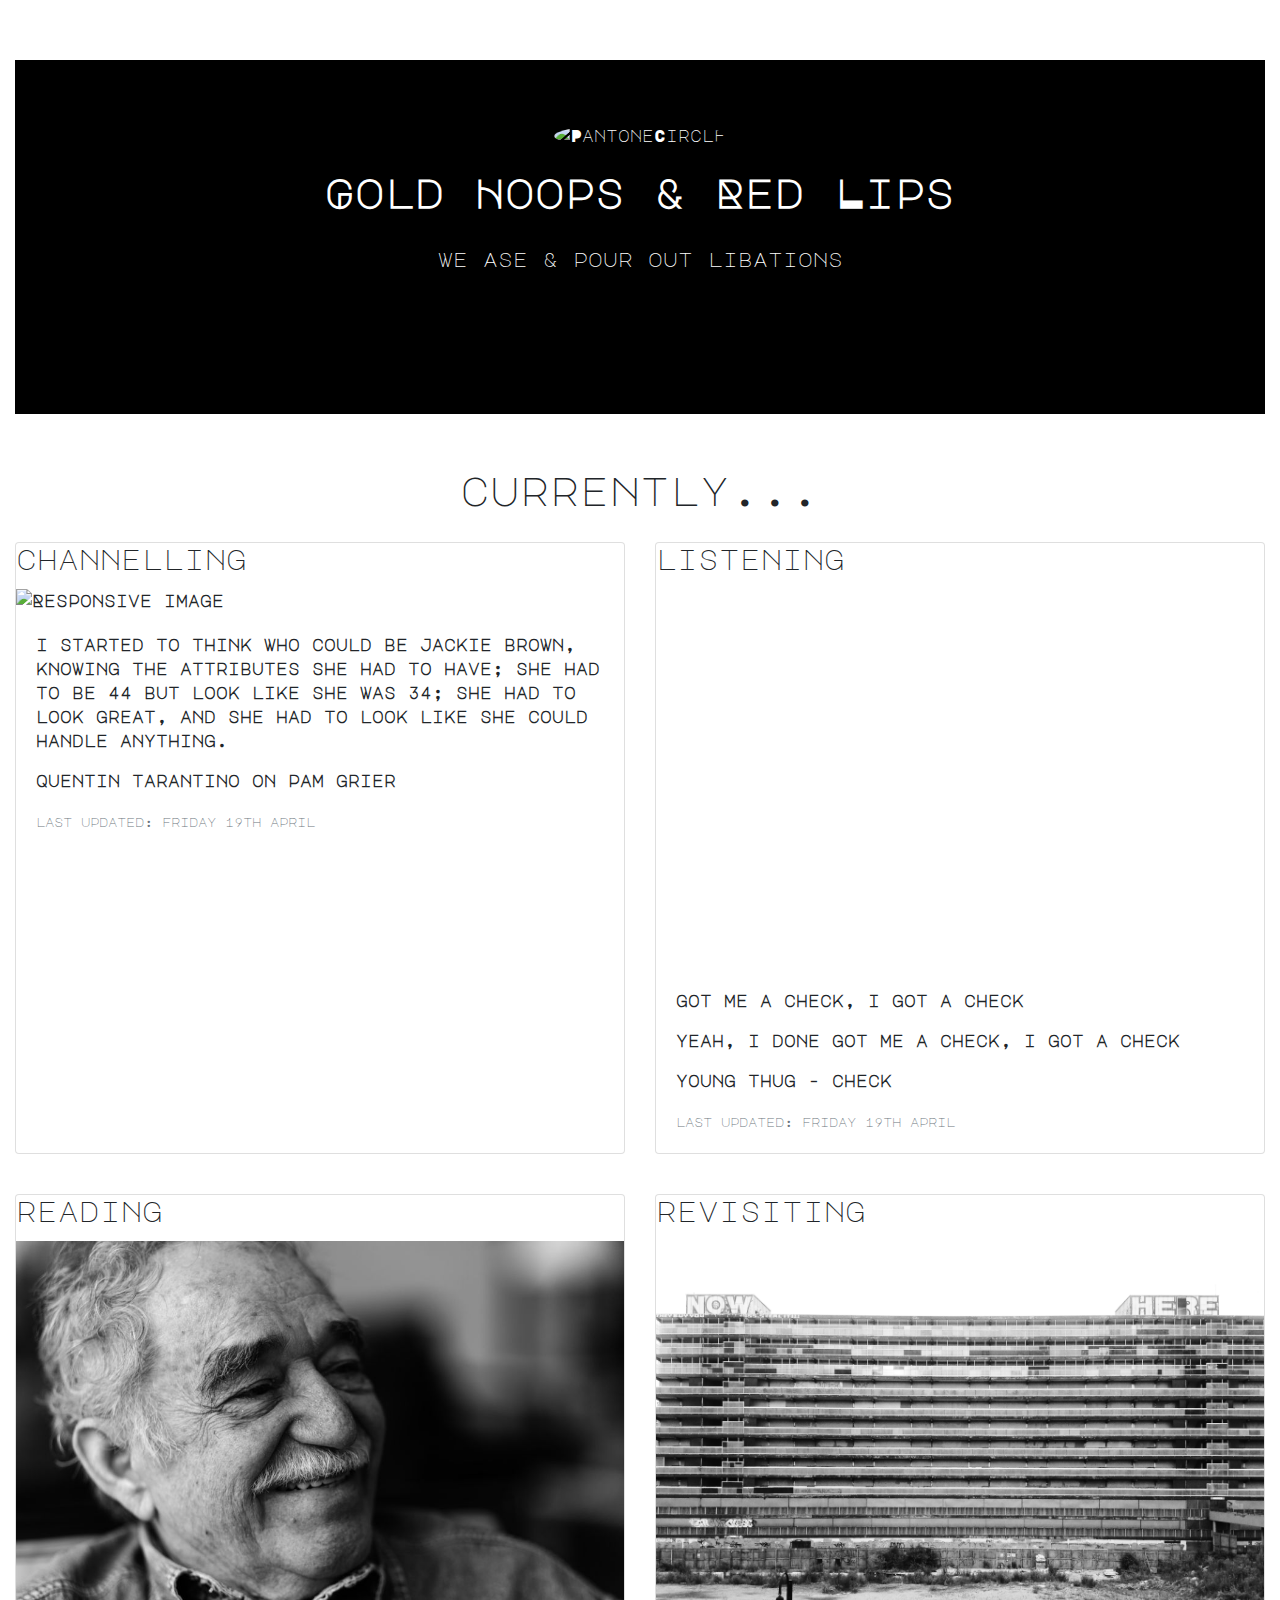
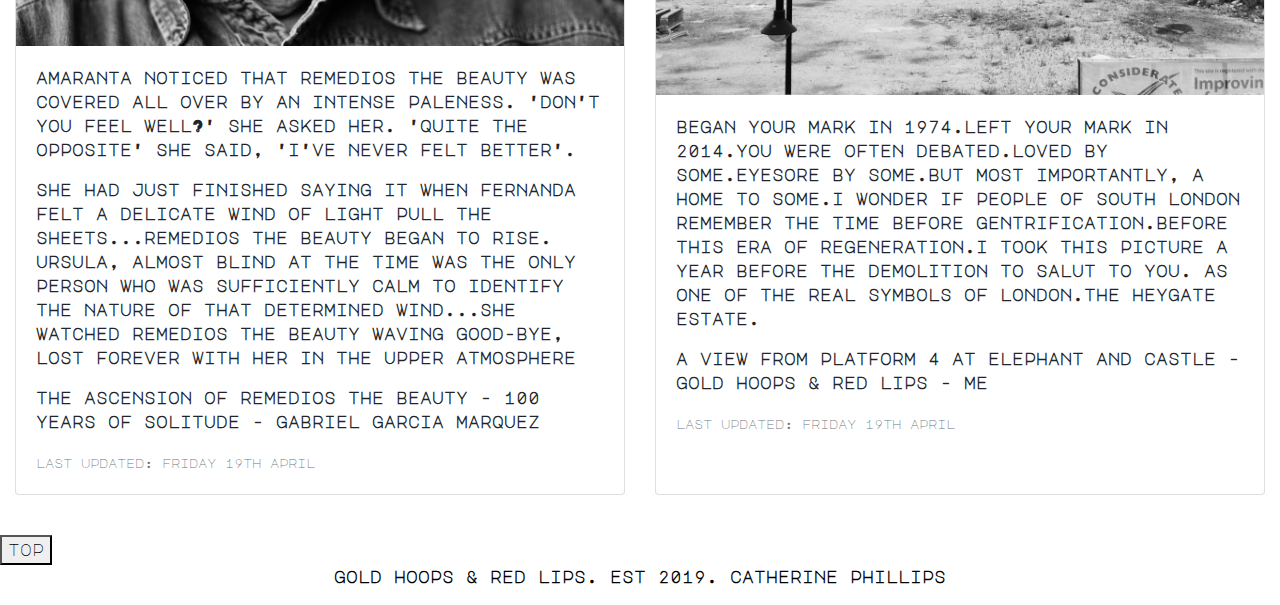
==== index.html @ 20c6dc8d "Create index.html" ====
<!DOCTYPE html>
<html>
  <head>
    <meta charset="utf-8">
    <meta name="viewport" content="width=device-width, initial-scale=1.0">

    <!--Bootstrap CORE CDN-->
    <link rel="stylesheet" href="https://stackpath.bootstrapcdn.com/bootstrap/4.3.1/css/bootstrap.min.css" integrity="sha384-ggOyR0iXCbMQv3Xipma34MD+dH/1fQ784/j6cY/iJTQUOhcWr7x9JvoRxT2MZw1T" crossorigin="anonymous">

    <!--Custom CSS to override Bootstrap CDN-->
    <link rel="stylesheet" type="text/css" href="css/GHRLstyles.css">

    <!--Custom Font from Google Fonts-->
    <link href="https://fonts.googleapis.com/css?family=Major+Mono+Display" rel="stylesheet">
    <link rel="stylesheet" href="https://use.fontawesome.com/releases/v5.8.1/css/all.css" integrity="sha384-50oBUHEmvpQ+1lW4y57PTFmhCaXp0ML5d60M1M7uH2+nqUivzIebhndOJK28anvf" crossorigin="anonymous">
    <title>Gold Hoops + Red Lips | Blog</title>
  </head>

  <body>

    <!--Fullscreen Overlay Navigation outside Bootstrap CSS-->
    <nav>
      <div id="GHRLnav" class="overlay">
        <a href="javascript: void(0)" class="closemenu" onclick="closeNav()"><i class="far fa-window-close"></i></a>
      <div class="overlay-content">
        <a href="./prose.html">prose+poem</a>
        <a href="./inspiration.html">inspiration</a>
        <a href="./bio.html">bio</a>
      </div>
      </div>

      <!--Button to open navigation menu-->
      <span onclick="openNav()"><i class="fas fa-bars"></i></span>
    </nav>

      <!--Container added to create a responsive website for all screen devices-->
      <div class="container-fluid">
      <div class="jumbotron jumbotron-fluid">
        <img src="images/Pantone485C.jpg" alt="PantoneCircle" id="pcircle">
        <h1><b>Gold Hoops & Red Lips<b></h1>
        <p class="lead">we ase & pour out libations</p>
        <!--Social Media icons from Font Awesome-->
        <i class="fab fa-instagram"></i>
        <i class="fab fa-twitter-square"></i>
        <i class="fab fa-facebook"></i>
        <i class="fab fa-snapchat-square"></i>
      </div>
      </div>

      <div class="container-fluid">
        <h1>currently...</h1>
      </div>

      <!--container for cards for content-->
      <div class="container-fluid">
      <div class="row">
      <div class="col-sm-12 col-md-12 col-lg-12">
        <div class="card-deck">

        <!--card one-->
          <div class="card">
            <h3 class="card-title">channelling</h3>
            <img src="images/pamgrier.jpg" class="img-fluid" alt="Responsive image">
          <div class="card-body">
            <p class="card-text">i started to think who could be jackie brown, knowing the attributes she had to have; she had to be 44 but look like she was 34; she had to look great, and she had to look like she could handle anything.</p>
            <p class="card-text">quentin tarantino on pam grier</p>
            <p class="card-text"><small class="text-muted">last updated: friday 19th april</small></p>
          </div>
          </div>
      <!--end of card one-->

      <!--card two-->
          <div class="card">
             <h3 class="card-title">listening</h3>
             <iframe frameborder="0" src="https://www.dailymotion.com/embed/video/x2llgvc" allowfullscreen=""></iframe>
          <div class="card-body">
             <p class="card-text">got me a check, i got a check</p>
             <p class="card-text">yeah, i done got me a check, i got a check</p>
             <p class="card-text">young thug - check</p>
             <p class="card-text"><small class="text-muted">last updated: friday 19th april</small></p>
          </div>
          </div>
      <!--end of card two-->

        </div>
     </div>
     </div>
     </div>


     <div class="container-fluid">
     <div class="row">
     <div class="col-sm-12 col-md-12 col-lg-12">
       <div class="card-deck">

       <!--card three-->
         <div class="card">
           <h3 class="card-title">reading</h3>
           <img src="images/ggm.jpg" class="img-fluid" alt="Responsive image">
         <div class="card-body">
           <p class="card-text">amaranta noticed that remedios the beauty was covered all over by an intense paleness. 'don't you feel well?' she asked her. 'quite the opposite' she said, 'i've never felt better'.</p>
           <p class="card-text">she had just finished saying it when fernanda felt a delicate wind of light pull the sheets...remedios the beauty began to rise. ursula, almost blind at the time was the only person who was sufficiently calm to identify the nature of that determined wind...she watched remedios the beauty waving good-bye, lost forever with her in the upper atmosphere</p>
           <p class="card-text">the ascension of remedios the beauty - 100 years of solitude - gabriel garcia marquez</p>
           <p class="card-text"><small class="text-muted">last updated: friday 19th april</small></p>
         </div>
         </div>
     <!--end of card three-->

     <!--card four-->
         <div class="card">
            <h3 class="card-title">revisiting</h3>
            <img src="images/heygateestate.jpg" class="img-fluid" alt="Responsive image">
         <div class="card-body">
            <p class="card-text">began your mark in 1974.left your mark in 2014.you were often debated.loved by some.eyesore by some.but most importantly, a home to some.i wonder if people of south london remember the time before gentrification.before this era of regeneration.i took this picture a year before the demolition to salut to you. as one of the real symbols of london.the heygate estate.</p>
            <p class="card-text">a view from platform 4 at elephant and castle - gold hoops & red lips - me </p>
            <p class="card-text"><small class="text-muted">last updated: friday 19th april</small></p>
         </div>
         </div>
     <!--end of card four-->

       </div>
    </div>
    </div>
    </div>
    <!--end of cards container-->

    <div>
      <button onclick="topFunction()" id="navBtn">top</button>
    </div>

    <!--fixed footer for bottom of page-->
    <div class="GHRLfooter">
      <p>gold hoops & red lips. est 2019. catherine phillips</p>
    </div>

    <!--JQuery CND-->
    <script src="http://code.jquery.com/jquery-3.4.0.min.js" integrity="sha256-BJeo0qm959uMBGb65z40ejJYGSgR7REI4+CW1fNKwOg="crossorigin="anonymous"></script>

    <!--Link to navigation script page-->
    <script src="js/navigation.js"></script>


    </body>
  </html>
---- css/GHRLstyles.css ----
body {
  font-family: 'Major Mono Display';
}

.jumbotron {
  background: #000000;
  text-align: center;
  color: white;
}

#pcircle {
  border-radius: 50%;
  width: 200px;
  height: 200px;
  animation-name: pulse_circle;
  animation-duration: 1000ms;
  transform-origin: 70% 70% 70% 70%;
  animation-iteration-count: 10;
  animation-timing-function: linear;
}

@keyframes pulse_circle {
  0% { transform: scale(1);}
  30% { transform: scale(1);}
  40% { transform: scale(1.08);}
  50% { transform: scale(1);}
  60% { transform: scale(1);}
  70% { transform: scale(1.05);}
  80% { transform: scale(1);}
  100% { transform: scale(1);}
}

h1{
  padding: 20px;
  text-align: center;
}

i {
  padding: 20px;
  font-size: 40px;

}

.overlay {
  height: 100%;
  width: 0;
  position: fixed;
  z-index: 1;
  left: 0;
  top: 0;
  background-color: rgb(0,0,0);
  background-color: rgb(0,0,0);
  overflow-x: hidden;
  transition: 0.5s;
}

.overlay-content {
  position: relative;
  top: 25%;
  width: 100%;
  text-align: center;
  margin-top: 30px;
}

.overlay a {
  font-family: 'Major Mono Display';
  padding: 8px;
  text-decoration: none;
  font-size: 36px;
  color: white;
  display: block;
  transition: 0.3s;
}

.overlay a:hover, .overlay a:focus {
  color: rgb(204,0,0);
}

.overlay .closeNav {
  position: absolute;
  top: 20px;
  right: 45px;
  font-size: 60px;
}

@media screen and (max-height: 450px) {
  .overlay a {font-size: 20px}
  .overlay .closeNav {
    font-size: 40px;
    top: 15px;
    right: 35px;

  }
}

i {
  padding: 20px;
  font-size: 40px;

}

.overlay i {
  padding: 10px;
  font-size: 40px;
}

.card-deck {
  margin-bottom: 40px;
}

.card-title h5{
  font-size: 60px;
}

#card-img {
  width: auto;
  height: auto;
}

iframe {
  width: auto;
  height: 380px;
}


.GHRLfooter {
  position: static;
  width: 100%;
  left: 0;
  bottom: 0;
  background-color: rgb(255,255,255);
  text-align: center;
  color: rgb(0,0,0);
  border-color: rgb(0,0,0);
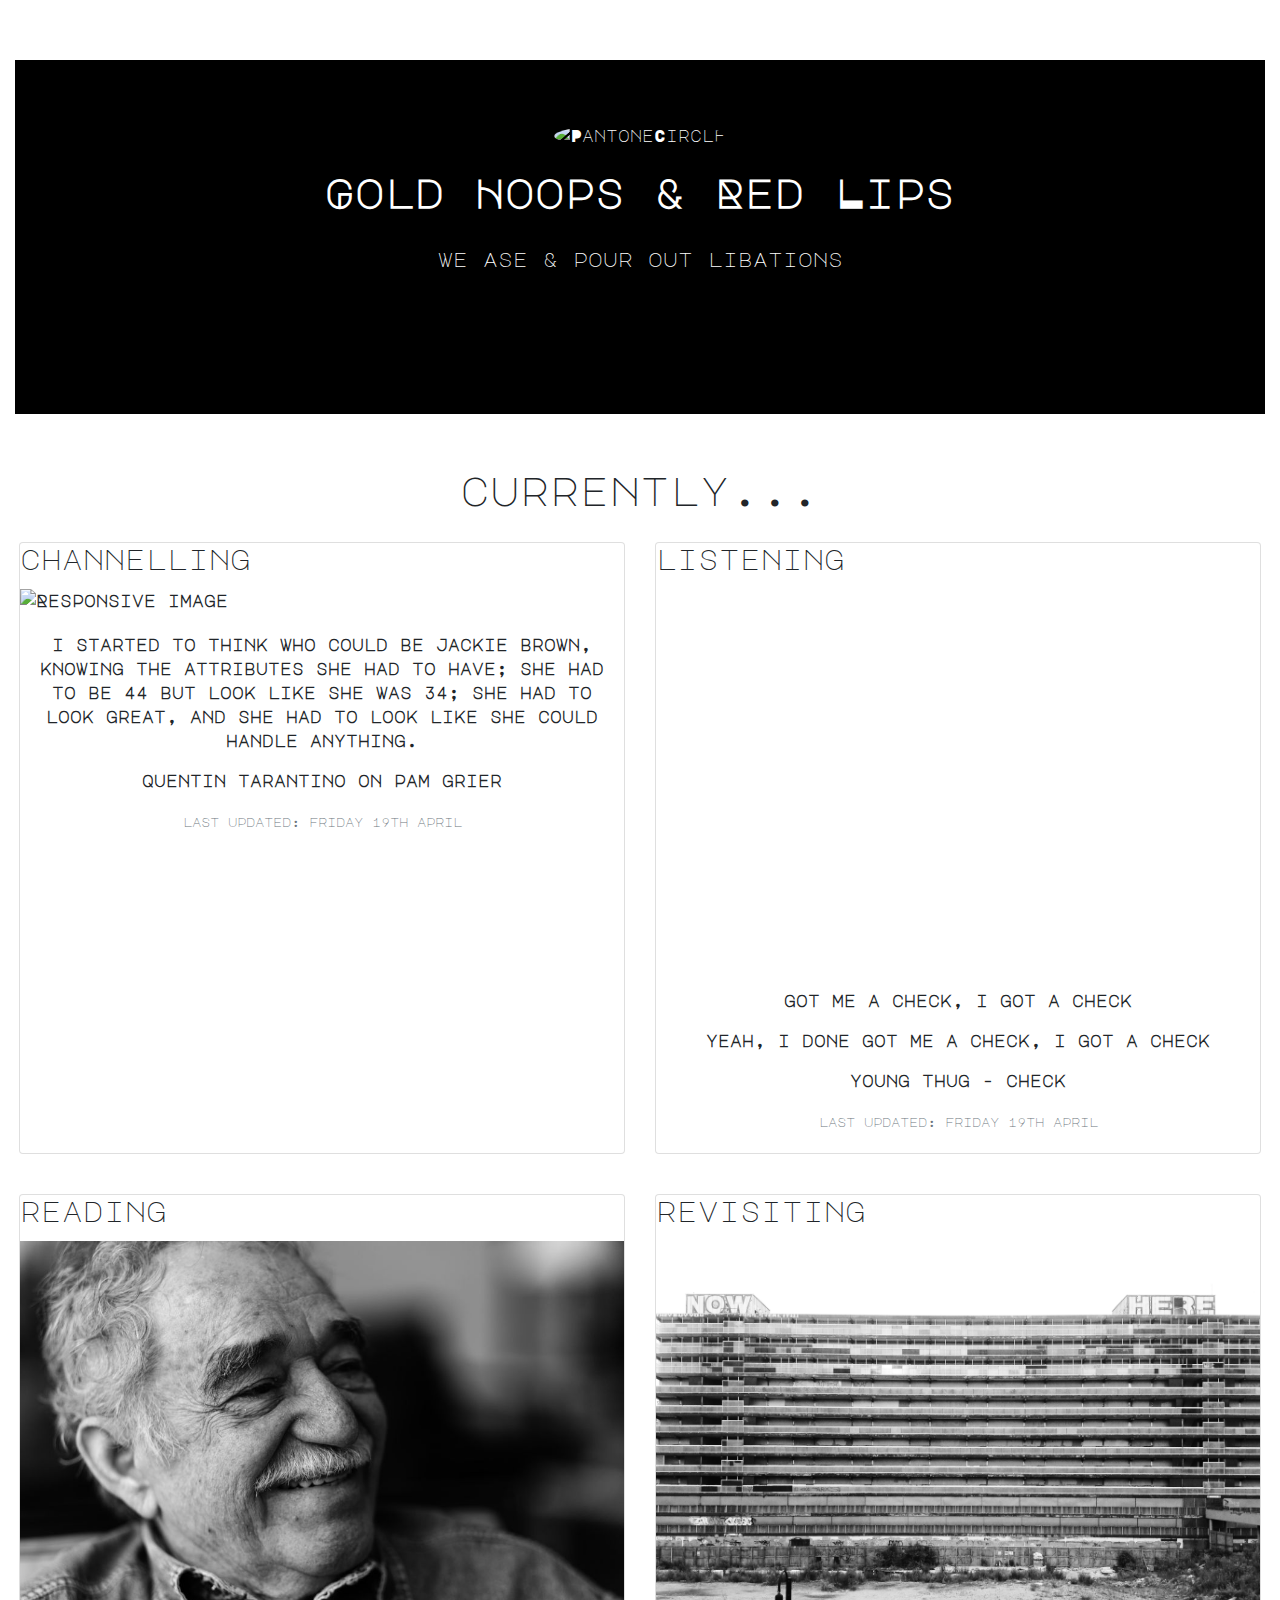
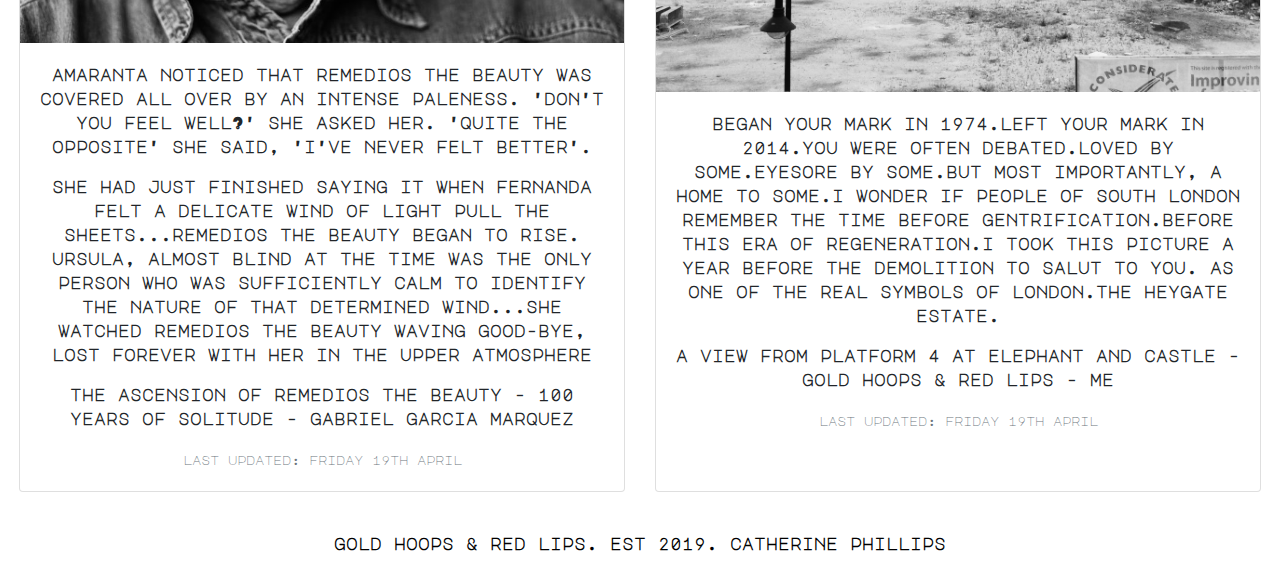
==== commit 6a929b4b: "Update index.html" ====
--- a/index.html
+++ b/index.html
@@ -25,7 +25,12 @@
       <div class="overlay-content">
         <a href="./prose.html">prose+poem</a>
         <a href="./inspiration.html">inspiration</a>
+        <a href="#">channelling</a>
+        <a href="#">listening</a>
+        <a href="#">reading</a>
+        <a href="#">revisiting</a>
         <a href="./bio.html">bio</a>
+
       </div>
       </div>
 
@@ -134,7 +139,7 @@
     </div>
 
     <!--JQuery CND-->
-    <script src="http://code.jquery.com/jquery-3.4.0.min.js" integrity="sha256-BJeo0qm959uMBGb65z40ejJYGSgR7REI4+CW1fNKwOg="crossorigin="anonymous"></script>
+    <script src="https://code.jquery.com/jquery-3.4.1.min.js" integrity="sha256-CSXorXvZcTkaix6Yvo6HppcZGetbYMGWSFlBw8HfCJo=" crossorigin="anonymous"></script>
 
     <!--Link to navigation script page-->
     <script src="js/navigation.js"></script>
--- a/css/GHRLstyles.css
+++ b/css/GHRLstyles.css
@@ -34,6 +34,27 @@
   padding: 20px;
   text-align: center;
 }
+
+h2 {
+  font-weight: bolder;
+  text-align: center;
+  padding: 20px;
+}
+
+p{
+  text-align: center;
+
+}
+
+.prosetext {
+  text-align: center;
+  padding: 20px;
+}
+
+.prosefooter {
+  margin-bottom: 90px;
+}
+
 
 i {
   padding: 20px;
@@ -56,7 +77,7 @@
 
 .overlay-content {
   position: relative;
-  top: 25%;
+  top: 15%;
   width: 100%;
   text-align: center;
   margin-top: 30px;
@@ -132,3 +153,57 @@
   text-align: center;
   color: rgb(0,0,0);
   border-color: rgb(0,0,0);
+}
+
+#navBtn {
+  display: none;
+  position: fixed;
+  bottom: 20px;
+  right: 30px;
+  z-index: 99;
+  border: solid;
+  outline: none;
+  background-color: rgb(204,0,0);
+  color: rgb(255,255,255);
+  padding: 15px;
+  border-radius: 50%;
+  font-size: 20px;
+}
+
+.row {
+  display: flex;
+  flex-wrap: wrap;
+  padding: 0 4px;
+}
+
+/* Create four equal columns that sits next to each other */
+.column {
+  flex: 25%;
+  max-width: 25%;
+  padding: 0 10px;
+}
+
+.column img {
+  margin-top: 8px;
+  vertical-align: middle;
+}
+
+/* Responsive layout - makes a two column-layout instead of four columns */
+@media screen and (max-width: 800px) {
+  .column {
+    flex: 50%;
+    max-width: 50%;
+  }
+}
+
+/* Responsive layout - makes the two columns stack on top of each other instead of next to each other */
+@media screen and (max-width: 600px) {
+  .column {
+    flex: 100%;
+    max-width: 100%;
+  }
+}
+
+.biodescript {
+  text-align: center;
+}
